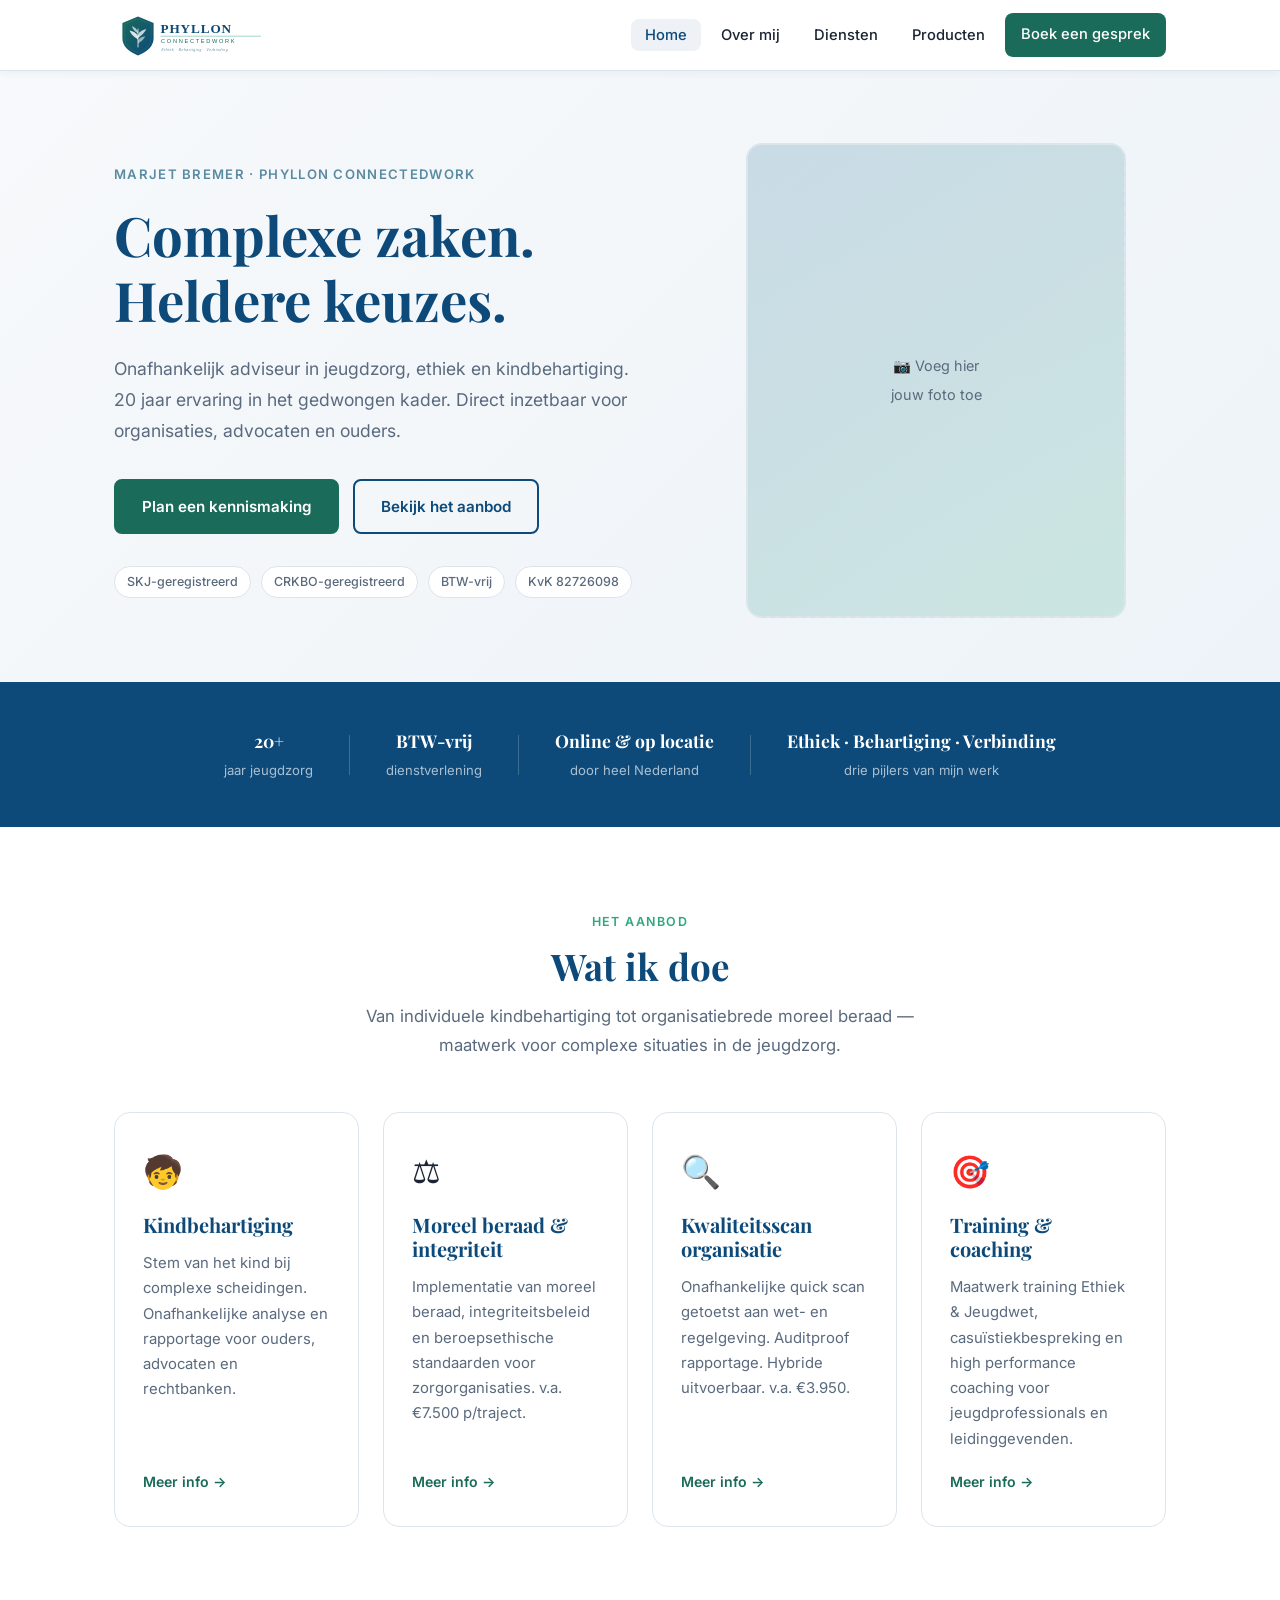
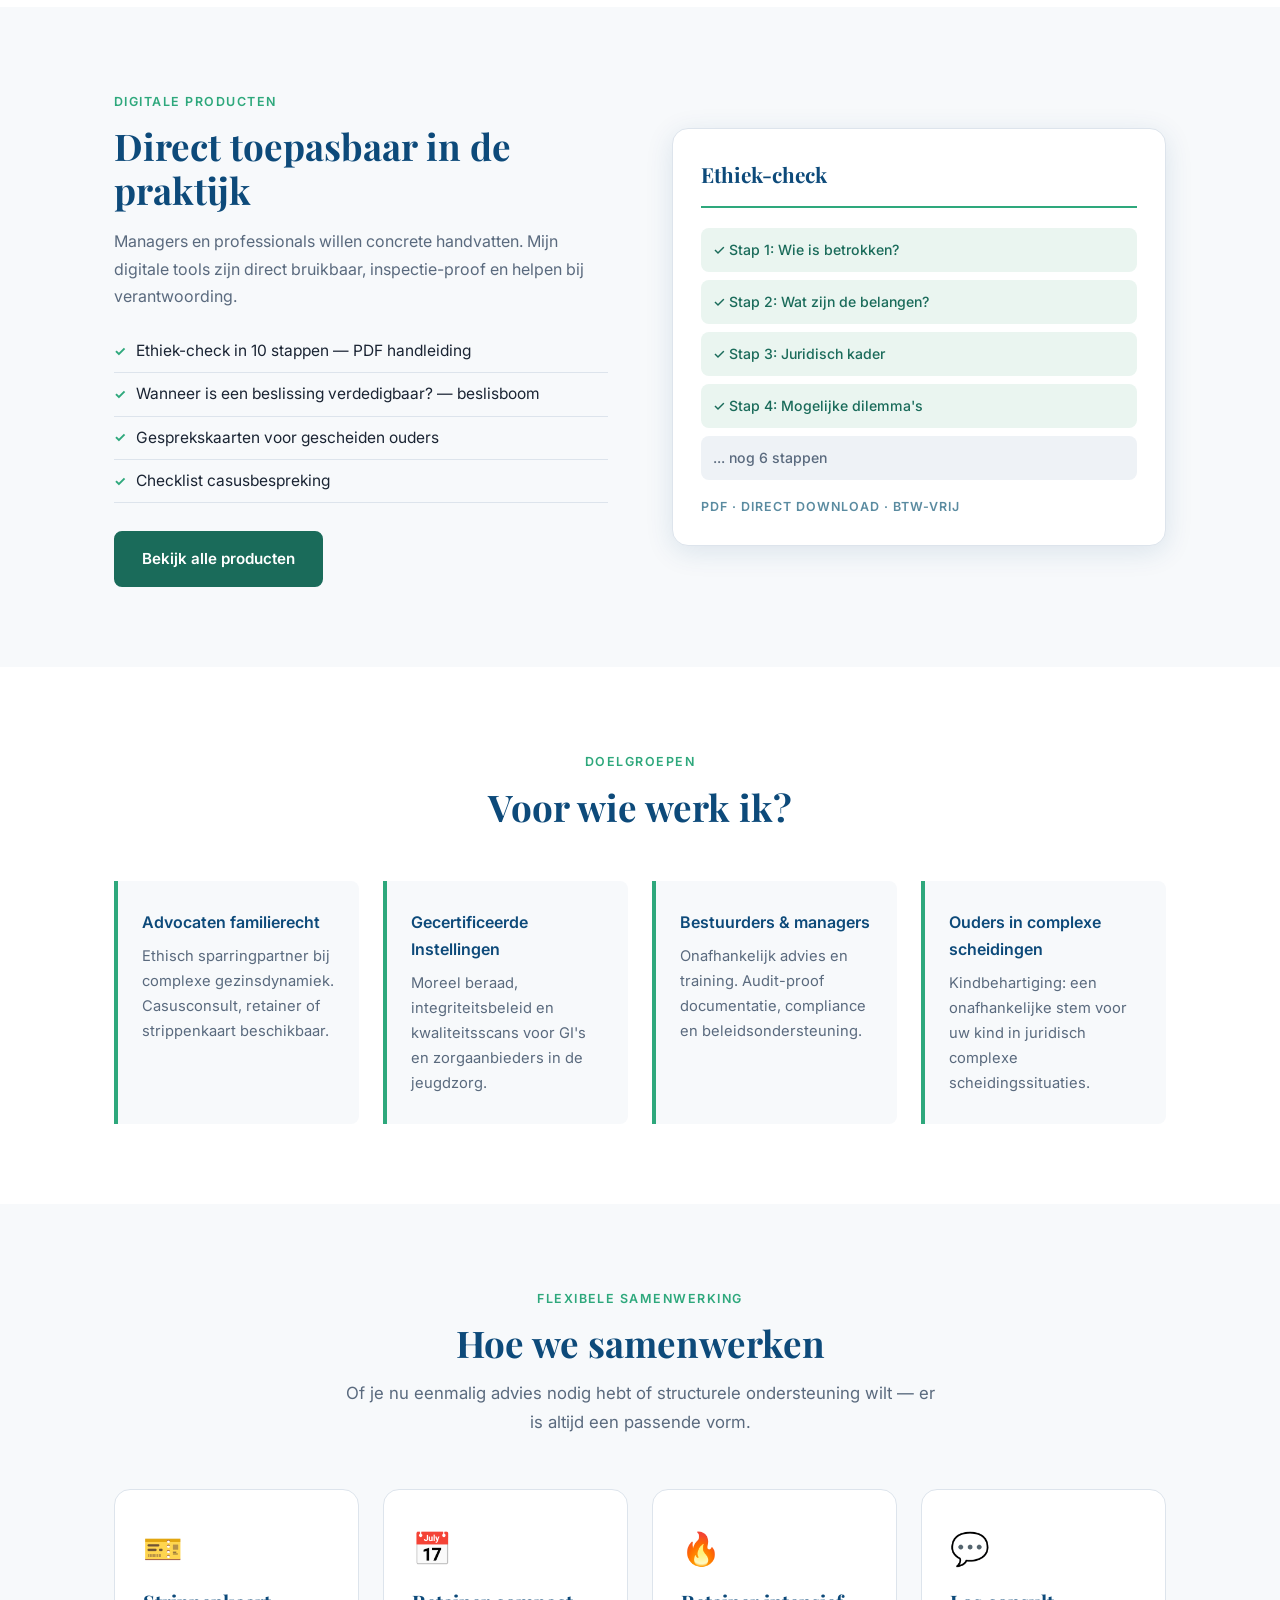
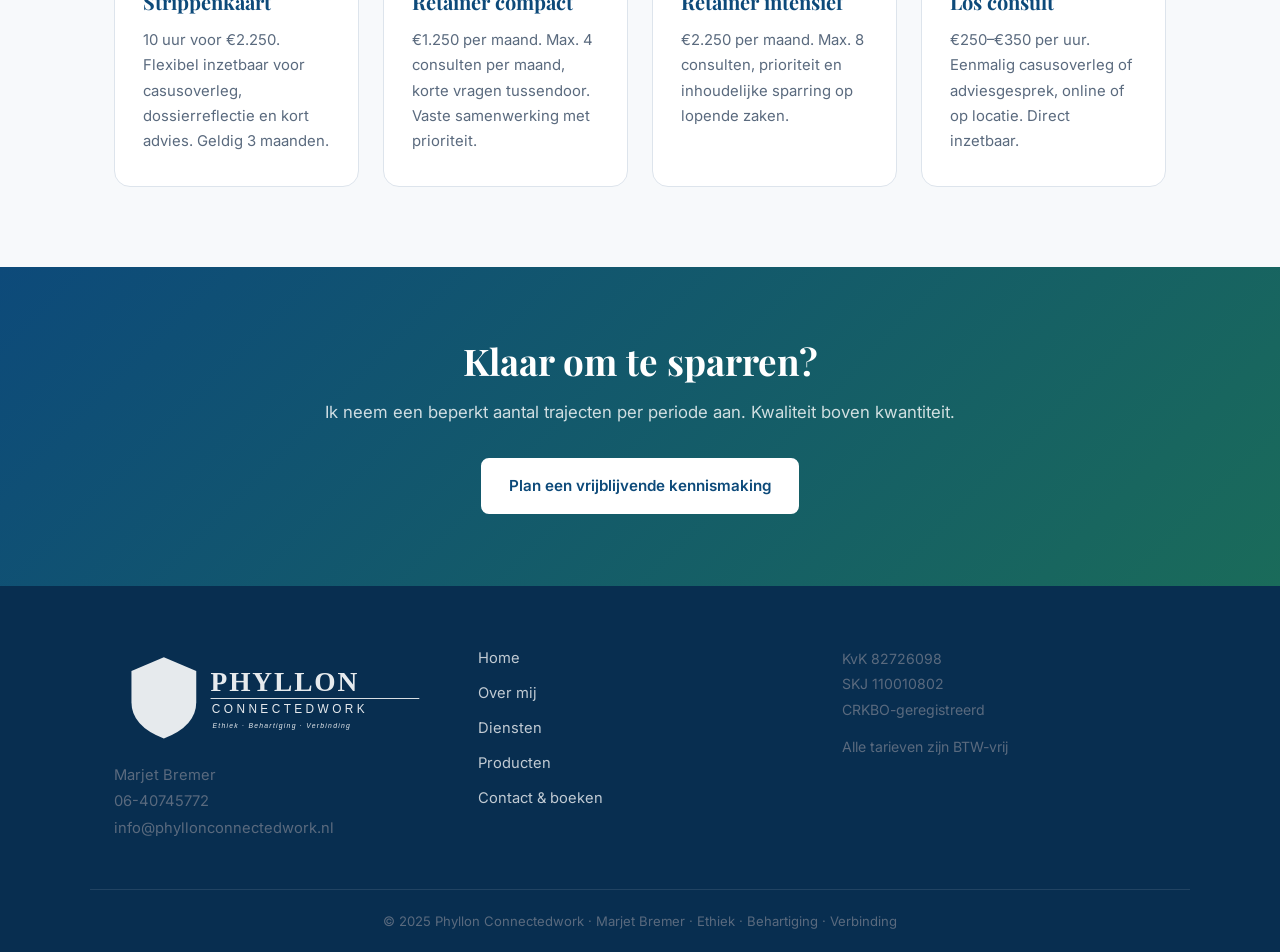
==== index.html @ 71e3a4db "Add files via upload" ====
<!DOCTYPE html>
<html lang="nl">
<head>
  <meta charset="UTF-8">
  <meta name="viewport" content="width=device-width, initial-scale=1.0">
  <title>Phyllon Connectedwork | Marjet Bremer — Ethisch adviseur jeugdzorg</title>
  <meta name="description" content="Marjet Bremer — onafhankelijk adviseur in jeugdzorg, ethiek en kindbehartiging. 20 jaar ervaring. Moreel beraad, kwaliteitsscans en kindbehartiging bij complexe scheidingen. BTW-vrij.">
  <meta name="keywords" content="jeugdzorg adviseur, moreel beraad, kindbehartiging, ethiek jeugdzorg, complexe scheiding, Phyllon Connectedwork">
  <link rel="icon" type="image/svg+xml" href="logo.svg">
  <link rel="preconnect" href="https://fonts.googleapis.com">
  <link rel="preconnect" href="https://fonts.gstatic.com" crossorigin>
  <link href="https://fonts.googleapis.com/css2?family=Playfair+Display:wght@400;600;700&family=Inter:wght@300;400;500;600;700&display=swap" rel="stylesheet">
  <link rel="stylesheet" href="style.css">
</head>
<body>

  <!-- NAVIGATIE -->
  <nav class="nav">
    <div class="container nav-inner">
      <a href="index.html" class="nav-logo">
        <img src="logo.svg" alt="Phyllon Connectedwork">
      </a>
      <button class="nav-toggle" aria-label="Menu openen" onclick="document.querySelector('.nav-links').classList.toggle('open')">
        <span></span><span></span><span></span>
      </button>
      <ul class="nav-links">
        <li><a href="index.html" class="active">Home</a></li>
        <li><a href="over.html">Over mij</a></li>
        <li><a href="diensten.html">Diensten</a></li>
        <li><a href="producten.html">Producten</a></li>
        <li><a href="contact.html" class="btn btn-sm">Boek een gesprek</a></li>
      </ul>
    </div>
  </nav>

  <!-- HERO -->
  <section class="hero">
    <div class="container hero-inner">
      <div class="hero-text">
        <span class="hero-eyebrow">Marjet Bremer · Phyllon Connectedwork</span>
        <h1>Complexe zaken.<br>Heldere keuzes.</h1>
        <p class="hero-sub">Onafhankelijk adviseur in jeugdzorg, ethiek en kindbehartiging. 20 jaar ervaring in het gedwongen kader. Direct inzetbaar voor organisaties, advocaten en ouders.</p>
        <div class="hero-ctas">
          <a href="contact.html" class="btn btn-primary">Plan een kennismaking</a>
          <a href="diensten.html" class="btn btn-outline">Bekijk het aanbod</a>
        </div>
        <div class="hero-badges">
          <span>SKJ-geregistreerd</span>
          <span>CRKBO-geregistreerd</span>
          <span>BTW-vrij</span>
          <span>KvK 82726098</span>
        </div>
      </div>
      <div class="hero-image">
        <div class="photo-placeholder">
          <div class="photo-inner">
            <span>📷 Voeg hier<br>jouw foto toe</span>
          </div>
        </div>
      </div>
    </div>
  </section>

  <!-- INTRO STRIP -->
  <section class="intro-strip">
    <div class="container">
      <div class="intro-stats">
        <div class="stat">
          <strong>20+</strong>
          <span>jaar jeugdzorg</span>
        </div>
        <div class="stat-divider"></div>
        <div class="stat">
          <strong>BTW-vrij</strong>
          <span>dienstverlening</span>
        </div>
        <div class="stat-divider"></div>
        <div class="stat">
          <strong>Online & op locatie</strong>
          <span>door heel Nederland</span>
        </div>
        <div class="stat-divider"></div>
        <div class="stat">
          <strong>Ethiek · Behartiging · Verbinding</strong>
          <span>drie pijlers van mijn werk</span>
        </div>
      </div>
    </div>
  </section>

  <!-- WAT IK DOE -->
  <section class="section">
    <div class="container">
      <div class="section-header">
        <span class="eyebrow">Het aanbod</span>
        <h2>Wat ik doe</h2>
        <p>Van individuele kindbehartiging tot organisatiebrede moreel beraad — maatwerk voor complexe situaties in de jeugdzorg.</p>
      </div>
      <div class="cards-grid">
        <a href="diensten.html#kindbehartiging" class="card">
          <div class="card-icon">🧒</div>
          <h3>Kindbehartiging</h3>
          <p>Stem van het kind bij complexe scheidingen. Onafhankelijke analyse en rapportage voor ouders, advocaten en rechtbanken.</p>
          <span class="card-link">Meer info →</span>
        </a>
        <a href="diensten.html#moreel-beraad" class="card">
          <div class="card-icon">⚖️</div>
          <h3>Moreel beraad & integriteit</h3>
          <p>Implementatie van moreel beraad, integriteitsbeleid en beroepsethische standaarden voor zorgorganisaties. v.a. €7.500 p/traject.</p>
          <span class="card-link">Meer info →</span>
        </a>
        <a href="diensten.html#kwaliteitsscan" class="card">
          <div class="card-icon">🔍</div>
          <h3>Kwaliteitsscan organisatie</h3>
          <p>Onafhankelijke quick scan getoetst aan wet- en regelgeving. Auditproof rapportage. Hybride uitvoerbaar. v.a. €3.950.</p>
          <span class="card-link">Meer info →</span>
        </a>
        <a href="diensten.html#training" class="card">
          <div class="card-icon">🎯</div>
          <h3>Training & coaching</h3>
          <p>Maatwerk training Ethiek & Jeugdwet, casuïstiekbespreking en high performance coaching voor jeugdprofessionals en leidinggevenden.</p>
          <span class="card-link">Meer info →</span>
        </a>
      </div>
    </div>
  </section>

  <!-- DIGITALE TOOLS TEASER -->
  <section class="section section-alt">
    <div class="container">
      <div class="two-col">
        <div class="two-col-text">
          <span class="eyebrow">Digitale producten</span>
          <h2>Direct toepasbaar in de praktijk</h2>
          <p>Managers en professionals willen concrete handvatten. Mijn digitale tools zijn direct bruikbaar, inspectie-proof en helpen bij verantwoording.</p>
          <ul class="check-list">
            <li>Ethiek-check in 10 stappen — PDF handleiding</li>
            <li>Wanneer is een beslissing verdedigbaar? — beslisboom</li>
            <li>Gesprekskaarten voor gescheiden ouders</li>
            <li>Checklist casusbespreking</li>
          </ul>
          <a href="producten.html" class="btn btn-primary">Bekijk alle producten</a>
        </div>
        <div class="two-col-visual">
          <div class="product-preview-card">
            <div class="pp-header">Ethiek-check</div>
            <div class="pp-steps">
              <div class="pp-step">✓ Stap 1: Wie is betrokken?</div>
              <div class="pp-step">✓ Stap 2: Wat zijn de belangen?</div>
              <div class="pp-step">✓ Stap 3: Juridisch kader</div>
              <div class="pp-step">✓ Stap 4: Mogelijke dilemma's</div>
              <div class="pp-step dim">... nog 6 stappen</div>
            </div>
            <div class="pp-tag">PDF · Direct download · BTW-vrij</div>
          </div>
        </div>
      </div>
    </div>
  </section>

  <!-- VOOR WIE -->
  <section class="section">
    <div class="container">
      <div class="section-header">
        <span class="eyebrow">Doelgroepen</span>
        <h2>Voor wie werk ik?</h2>
      </div>
      <div class="audience-grid">
        <div class="audience-item">
          <strong>Advocaten familierecht</strong>
          <p>Ethisch sparringpartner bij complexe gezinsdynamiek. Casusconsult, retainer of strippenkaart beschikbaar.</p>
        </div>
        <div class="audience-item">
          <strong>Gecertificeerde Instellingen</strong>
          <p>Moreel beraad, integriteitsbeleid en kwaliteitsscans voor GI's en zorgaanbieders in de jeugdzorg.</p>
        </div>
        <div class="audience-item">
          <strong>Bestuurders & managers</strong>
          <p>Onafhankelijk advies en training. Audit-proof documentatie, compliance en beleidsondersteuning.</p>
        </div>
        <div class="audience-item">
          <strong>Ouders in complexe scheidingen</strong>
          <p>Kindbehartiging: een onafhankelijke stem voor uw kind in juridisch complexe scheidingssituaties.</p>
        </div>
      </div>
    </div>
  </section>

  <!-- SAMENWERKEN OPTIES -->
  <section class="section section-alt">
    <div class="container">
      <div class="section-header">
        <span class="eyebrow">Flexibele samenwerking</span>
        <h2>Hoe we samenwerken</h2>
        <p>Of je nu eenmalig advies nodig hebt of structurele ondersteuning wilt — er is altijd een passende vorm.</p>
      </div>
      <div class="cards-grid">
        <div class="card">
          <div class="card-icon">🎫</div>
          <h3>Strippenkaart</h3>
          <p>10 uur voor €2.250. Flexibel inzetbaar voor casusoverleg, dossierreflectie en kort advies. Geldig 3 maanden.</p>
        </div>
        <div class="card">
          <div class="card-icon">📅</div>
          <h3>Retainer compact</h3>
          <p>€1.250 per maand. Max. 4 consulten per maand, korte vragen tussendoor. Vaste samenwerking met prioriteit.</p>
        </div>
        <div class="card">
          <div class="card-icon">🔥</div>
          <h3>Retainer intensief</h3>
          <p>€2.250 per maand. Max. 8 consulten, prioriteit en inhoudelijke sparring op lopende zaken.</p>
        </div>
        <div class="card">
          <div class="card-icon">💬</div>
          <h3>Los consult</h3>
          <p>€250–€350 per uur. Eenmalig casusoverleg of adviesgesprek, online of op locatie. Direct inzetbaar.</p>
        </div>
      </div>
    </div>
  </section>

  <!-- CTA BANNER -->
  <section class="cta-banner">
    <div class="container">
      <h2>Klaar om te sparren?</h2>
      <p>Ik neem een beperkt aantal trajecten per periode aan. Kwaliteit boven kwantiteit.</p>
      <a href="contact.html" class="btn btn-white">Plan een vrijblijvende kennismaking</a>
    </div>
  </section>

  <!-- FOOTER -->
  <footer class="footer">
    <div class="container footer-inner">
      <div class="footer-brand">
        <img src="logo.svg" alt="Phyllon Connectedwork">
        <p>Marjet Bremer<br>06-40745772<br>info@phyllonconnectedwork.nl</p>
      </div>
      <div class="footer-links">
        <a href="index.html">Home</a>
        <a href="over.html">Over mij</a>
        <a href="diensten.html">Diensten</a>
        <a href="producten.html">Producten</a>
        <a href="contact.html">Contact & boeken</a>
      </div>
      <div class="footer-info">
        <p>KvK 82726098<br>SKJ 110010802<br>CRKBO-geregistreerd</p>
        <p style="margin-top:12px">Alle tarieven zijn BTW-vrij</p>
      </div>
    </div>
    <div class="footer-bottom">
      <div class="container">
        <p>© 2025 Phyllon Connectedwork · Marjet Bremer · Ethiek · Behartiging · Verbinding</p>
      </div>
    </div>
  </footer>

  <script src="script.js"></script>
</body>
</html>
---- style.css ----
/* ==========================================
   PHYLLON CONNECTEDWORK — Website Stylesheet
   Marjet Bremer | 2025
   ========================================== */

:root {
  --navy:        #0D4A7A;
  --navy-dark:   #082E50;
  --navy-light:  #1A6B9A;
  --green:       #1A6B5A;
  --green-mid:   #2EA87C;
  --green-pale:  #EAF5F0;
  --blue-muted:  #5A8BA0;
  --white:       #FFFFFF;
  --off-white:   #F7F9FB;
  --light-gray:  #EEF2F6;
  --border:      #DDE4EC;
  --text:        #1A2433;
  --text-muted:  #5A6A7E;

  --font-heading: 'Playfair Display', Georgia, serif;
  --font-body:    'Inter', system-ui, -apple-system, sans-serif;

  --radius:     8px;
  --radius-lg:  16px;
  --shadow:     0 2px 12px rgba(13,74,122,0.08);
  --shadow-md:  0 6px 28px rgba(13,74,122,0.12);
  --transition: 0.22s ease;

  --container: 1100px;
  --sp:        80px;   /* section padding */
}

/* ── Reset ── */
*, *::before, *::after { box-sizing: border-box; margin: 0; padding: 0; }
html { scroll-behavior: smooth; }
body {
  font-family: var(--font-body);
  color: var(--text);
  background: var(--white);
  line-height: 1.7;
  font-size: 16px;
}
img { max-width: 100%; display: block; }
a { color: inherit; text-decoration: none; }
ul { list-style: none; }

/* ── Container ── */
.container {
  max-width: var(--container);
  margin: 0 auto;
  padding: 0 24px;
}

/* ── Typography ── */
h1, h2, h3, h4 { font-family: var(--font-heading); line-height: 1.2; }
h1 { font-size: clamp(2.2rem, 5vw, 3.4rem); color: var(--navy); }
h2 { font-size: clamp(1.6rem, 3.5vw, 2.3rem); color: var(--navy); }
h3 { font-size: 1.25rem; color: var(--navy); }
p  { color: var(--text-muted); }
.eyebrow {
  display: inline-block;
  font-size: 0.78rem;
  font-weight: 600;
  letter-spacing: 0.12em;
  text-transform: uppercase;
  color: var(--green-mid);
  margin-bottom: 12px;
}

/* ── Buttons ── */
.btn {
  display: inline-flex;
  align-items: center;
  gap: 8px;
  padding: 13px 26px;
  border-radius: var(--radius);
  font-family: var(--font-body);
  font-size: 0.95rem;
  font-weight: 600;
  cursor: pointer;
  transition: var(--transition);
  border: 2px solid transparent;
  white-space: nowrap;
}
.btn-primary {
  background: var(--green);
  color: var(--white);
  border-color: var(--green);
}
.btn-primary:hover {
  background: #135447;
  border-color: #135447;
  transform: translateY(-1px);
  box-shadow: 0 4px 16px rgba(26,107,90,0.3);
}
.btn-outline {
  background: transparent;
  color: var(--navy);
  border-color: var(--navy);
}
.btn-outline:hover {
  background: var(--navy);
  color: var(--white);
  transform: translateY(-1px);
}
.btn-white {
  background: var(--white);
  color: var(--navy);
  border-color: var(--white);
}
.btn-white:hover {
  background: var(--green-pale);
  transform: translateY(-1px);
}
.btn-sm { padding: 9px 20px; font-size: 0.88rem; }

/* ── Navigation ── */
.nav {
  position: sticky;
  top: 0;
  z-index: 100;
  background: var(--white);
  border-bottom: 1px solid var(--border);
  box-shadow: 0 2px 8px rgba(13,74,122,0.06);
}
.nav-inner {
  display: flex;
  align-items: center;
  justify-content: space-between;
  height: 70px;
}
.nav-logo img { height: 48px; width: auto; }
.nav-links {
  display: flex;
  align-items: center;
  gap: 6px;
}
.nav-links a {
  padding: 7px 14px;
  border-radius: var(--radius);
  font-size: 0.92rem;
  font-weight: 500;
  color: var(--text);
  transition: var(--transition);
}
.nav-links a:hover,
.nav-links a.active { color: var(--navy); background: var(--light-gray); }
.nav-links a.btn    { color: var(--white); background: var(--green); }
.nav-links a.btn:hover { background: #135447; }

.nav-toggle {
  display: none;
  flex-direction: column;
  gap: 5px;
  background: none;
  border: none;
  cursor: pointer;
  padding: 6px;
}
.nav-toggle span {
  display: block;
  width: 24px;
  height: 2px;
  background: var(--navy);
  border-radius: 2px;
  transition: var(--transition);
}

/* ── Hero ── */
.hero {
  padding: 72px 0 64px;
  background: linear-gradient(135deg, var(--off-white) 0%, #EDF3F8 100%);
  overflow: hidden;
}
.hero-inner {
  display: grid;
  grid-template-columns: 1fr 420px;
  gap: 60px;
  align-items: center;
}
.hero-eyebrow {
  display: block;
  font-size: 0.82rem;
  font-weight: 600;
  letter-spacing: 0.1em;
  text-transform: uppercase;
  color: var(--blue-muted);
  margin-bottom: 16px;
}
.hero h1 { margin-bottom: 22px; }
.hero-sub {
  font-size: 1.1rem;
  line-height: 1.75;
  max-width: 520px;
  margin-bottom: 32px;
}
.hero-ctas {
  display: flex;
  gap: 14px;
  flex-wrap: wrap;
  margin-bottom: 32px;
}
.hero-badges {
  display: flex;
  gap: 10px;
  flex-wrap: wrap;
}
.hero-badges span {
  font-size: 0.78rem;
  font-weight: 500;
  color: var(--text-muted);
  background: var(--white);
  border: 1px solid var(--border);
  border-radius: 20px;
  padding: 4px 12px;
}

/* Photo placeholder */
.photo-placeholder {
  width: 100%;
  aspect-ratio: 4/5;
  max-width: 380px;
  background: linear-gradient(145deg, #1A6B9A22, #2EA87C22);
  border-radius: var(--radius-lg);
  display: flex;
  align-items: center;
  justify-content: center;
  border: 2px dashed var(--border);
  position: relative;
  overflow: hidden;
}
.photo-placeholder::before {
  content: '';
  position: absolute;
  inset: 0;
  background: linear-gradient(145deg, rgba(13,74,122,0.06), rgba(46,168,124,0.06));
}
.photo-inner {
  text-align: center;
  color: var(--text-muted);
  font-size: 0.9rem;
  z-index: 1;
}
.photo-inner span { line-height: 2; }

/* ── Intro strip ── */
.intro-strip {
  background: var(--navy);
  padding: 32px 0;
}
.intro-stats {
  display: flex;
  align-items: center;
  justify-content: center;
  flex-wrap: wrap;
  gap: 0;
}
.stat { text-align: center; padding: 12px 36px; }
.stat strong {
  display: block;
  font-size: 1.1rem;
  font-weight: 700;
  color: var(--white);
  font-family: var(--font-heading);
}
.stat span { font-size: 0.82rem; color: rgba(255,255,255,0.65); }
.stat-divider {
  width: 1px;
  height: 40px;
  background: rgba(255,255,255,0.2);
}

/* ── Sections ── */
.section { padding: var(--sp) 0; }
.section-alt { background: var(--off-white); padding: var(--sp) 0; }
.section-header {
  text-align: center;
  max-width: 600px;
  margin: 0 auto 52px;
}
.section-header h2 { margin-bottom: 14px; }
.section-header p { font-size: 1.05rem; }

/* ── Cards grid ── */
.cards-grid {
  display: grid;
  grid-template-columns: repeat(auto-fit, minmax(240px, 1fr));
  gap: 24px;
}
.card {
  background: var(--white);
  border: 1px solid var(--border);
  border-radius: var(--radius-lg);
  padding: 32px 28px;
  transition: var(--transition);
  display: flex;
  flex-direction: column;
  gap: 10px;
  cursor: pointer;
}
.card:hover {
  box-shadow: var(--shadow-md);
  transform: translateY(-3px);
  border-color: var(--green-mid);
}
.card-icon { font-size: 2rem; }
.card h3 { margin: 4px 0; }
.card p { font-size: 0.93rem; flex: 1; }
.card-link {
  font-size: 0.88rem;
  font-weight: 600;
  color: var(--green);
  margin-top: 8px;
  transition: var(--transition);
}
.card:hover .card-link { color: var(--green-mid); }

/* ── Two-column layout ── */
.two-col {
  display: grid;
  grid-template-columns: 1fr 1fr;
  gap: 64px;
  align-items: center;
}
.two-col-text h2 { margin-bottom: 16px; }
.two-col-text p { margin-bottom: 20px; }
.check-list { margin-bottom: 28px; }
.check-list li {
  display: flex;
  align-items: center;
  gap: 10px;
  padding: 8px 0;
  font-size: 0.97rem;
  color: var(--text);
  border-bottom: 1px solid var(--border);
}
.check-list li::before {
  content: '✓';
  color: var(--green-mid);
  font-weight: 700;
  font-size: 0.85rem;
}

/* Product preview card */
.product-preview-card {
  background: var(--white);
  border-radius: var(--radius-lg);
  padding: 28px;
  box-shadow: var(--shadow-md);
  border: 1px solid var(--border);
}
.pp-header {
  font-family: var(--font-heading);
  font-size: 1.3rem;
  color: var(--navy);
  font-weight: 700;
  margin-bottom: 20px;
  padding-bottom: 14px;
  border-bottom: 2px solid var(--green-mid);
}
.pp-step {
  padding: 10px 12px;
  border-radius: var(--radius);
  background: var(--green-pale);
  font-size: 0.88rem;
  color: var(--green);
  font-weight: 500;
  margin-bottom: 8px;
}
.pp-step.dim {
  background: var(--light-gray);
  color: var(--text-muted);
}
.pp-tag {
  margin-top: 16px;
  font-size: 0.78rem;
  font-weight: 600;
  color: var(--blue-muted);
  text-transform: uppercase;
  letter-spacing: 0.08em;
}

/* ── Audience grid ── */
.audience-grid {
  display: grid;
  grid-template-columns: repeat(auto-fit, minmax(220px, 1fr));
  gap: 24px;
}
.audience-item {
  padding: 28px 24px;
  border-left: 4px solid var(--green-mid);
  background: var(--off-white);
  border-radius: 0 var(--radius) var(--radius) 0;
}
.audience-item strong {
  display: block;
  color: var(--navy);
  font-weight: 600;
  margin-bottom: 8px;
}
.audience-item p { font-size: 0.92rem; }

/* ── CTA Banner ── */
.cta-banner {
  background: linear-gradient(135deg, var(--navy) 0%, var(--green) 100%);
  padding: 72px 0;
  text-align: center;
}
.cta-banner h2 { color: var(--white); margin-bottom: 14px; }
.cta-banner p  { color: rgba(255,255,255,0.80); margin-bottom: 32px; font-size: 1.05rem; }

/* ── Footer ── */
.footer {
  background: var(--navy-dark);
  padding: 60px 0 0;
  color: rgba(255,255,255,0.80);
}
.footer-inner {
  display: grid;
  grid-template-columns: 1fr 1fr 1fr;
  gap: 40px;
  padding-bottom: 48px;
  border-bottom: 1px solid rgba(255,255,255,0.1);
}
.footer-brand img { margin-bottom: 16px; filter: brightness(0) invert(1); opacity: 0.9; }
.footer-brand p { font-size: 0.92rem; line-height: 1.8; }
.footer-links {
  display: flex;
  flex-direction: column;
  gap: 10px;
}
.footer-links a {
  font-size: 0.92rem;
  color: rgba(255,255,255,0.75);
  transition: var(--transition);
}
.footer-links a:hover { color: var(--green-mid); }
.footer-info { font-size: 0.88rem; line-height: 1.8; }
.footer-bottom {
  padding: 20px 0;
  text-align: center;
  font-size: 0.82rem;
  color: rgba(255,255,255,0.45);
}

/* ── Page hero (inner pages) ── */
.page-hero {
  background: linear-gradient(135deg, var(--navy) 0%, #1A4A6E 100%);
  padding: 64px 0 56px;
  text-align: center;
}
.page-hero h1 { color: var(--white); margin-bottom: 14px; }
.page-hero p  { color: rgba(255,255,255,0.78); font-size: 1.1rem; max-width: 600px; margin: 0 auto; }

/* ── Service detail ── */
.service-block {
  padding: 56px 0;
  border-bottom: 1px solid var(--border);
}
.service-block:last-child { border-bottom: none; }
.service-inner {
  display: grid;
  grid-template-columns: 1fr 340px;
  gap: 56px;
  align-items: start;
}
.service-inner.reverse { direction: rtl; }
.service-inner.reverse > * { direction: ltr; }
.service-tag {
  display: inline-block;
  font-size: 0.75rem;
  font-weight: 700;
  letter-spacing: 0.12em;
  text-transform: uppercase;
  color: var(--green-mid);
  background: var(--green-pale);
  padding: 4px 12px;
  border-radius: 20px;
  margin-bottom: 14px;
}
.service-block h2 { margin-bottom: 16px; }
.service-block p  { margin-bottom: 16px; }

/* Price card */
.price-card {
  background: var(--off-white);
  border: 1px solid var(--border);
  border-radius: var(--radius-lg);
  padding: 28px;
}
.price-card h4 {
  color: var(--navy);
  font-size: 1rem;
  margin-bottom: 16px;
  font-family: var(--font-body);
  font-weight: 700;
  text-transform: uppercase;
  letter-spacing: 0.05em;
}
.price-row {
  display: flex;
  justify-content: space-between;
  align-items: baseline;
  padding: 10px 0;
  border-bottom: 1px solid var(--border);
  font-size: 0.92rem;
}
.price-row:last-child { border-bottom: none; }
.price-row span:first-child { color: var(--text); }
.price-row strong { color: var(--navy); font-weight: 700; }
.price-note {
  font-size: 0.78rem;
  color: var(--text-muted);
  margin-top: 14px;
  font-style: italic;
}

/* ── Products page ── */
.products-grid {
  display: grid;
  grid-template-columns: repeat(auto-fit, minmax(280px, 1fr));
  gap: 28px;
}
.product-card {
  background: var(--white);
  border: 1px solid var(--border);
  border-radius: var(--radius-lg);
  padding: 32px 28px;
  display: flex;
  flex-direction: column;
  transition: var(--transition);
}
.product-card:hover {
  box-shadow: var(--shadow-md);
  border-color: var(--green-mid);
  transform: translateY(-2px);
}
.product-type {
  font-size: 0.75rem;
  font-weight: 700;
  letter-spacing: 0.1em;
  text-transform: uppercase;
  color: var(--green-mid);
  margin-bottom: 10px;
}
.product-card h3 { margin-bottom: 12px; }
.product-card p  { font-size: 0.93rem; flex: 1; margin-bottom: 20px; }
.product-price {
  font-size: 1.4rem;
  font-weight: 700;
  color: var(--navy);
  font-family: var(--font-heading);
  margin-bottom: 16px;
}
.product-price small { font-size: 0.75rem; font-family: var(--font-body); color: var(--text-muted); font-weight: 400; }

/* Retainer comparison */
.retainer-grid {
  display: grid;
  grid-template-columns: repeat(auto-fit, minmax(260px, 1fr));
  gap: 24px;
  margin-top: 40px;
}
.retainer-card {
  border: 2px solid var(--border);
  border-radius: var(--radius-lg);
  padding: 32px;
  text-align: center;
  transition: var(--transition);
}
.retainer-card.featured {
  border-color: var(--green-mid);
  background: var(--green-pale);
}
.retainer-card h3 { margin-bottom: 8px; }
.retainer-price {
  font-size: 2rem;
  font-weight: 700;
  color: var(--navy);
  font-family: var(--font-heading);
  margin: 16px 0 4px;
}
.retainer-period { font-size: 0.85rem; color: var(--text-muted); margin-bottom: 24px; }
.retainer-features {
  text-align: left;
  margin-bottom: 28px;
}
.retainer-features li {
  padding: 8px 0;
  border-bottom: 1px solid var(--border);
  font-size: 0.9rem;
  display: flex;
  align-items: center;
  gap: 8px;
}
.retainer-features li::before { content: '✓'; color: var(--green-mid); font-weight: 700; }
.badge-aanbevolen {
  display: inline-block;
  background: var(--green-mid);
  color: white;
  font-size: 0.72rem;
  font-weight: 700;
  letter-spacing: 0.08em;
  text-transform: uppercase;
  padding: 3px 10px;
  border-radius: 20px;
  margin-bottom: 12px;
}

/* ── Contact page ── */
.contact-grid {
  display: grid;
  grid-template-columns: 1fr 1fr;
  gap: 64px;
  align-items: start;
}
.contact-info h3 { margin-bottom: 20px; }
.contact-detail {
  display: flex;
  align-items: flex-start;
  gap: 14px;
  padding: 16px 0;
  border-bottom: 1px solid var(--border);
}
.contact-detail-icon { font-size: 1.3rem; flex-shrink: 0; }
.contact-detail-text strong { display: block; color: var(--navy); font-size: 0.88rem; text-transform: uppercase; letter-spacing: 0.06em; margin-bottom: 2px; }
.contact-detail-text a { color: var(--text-muted); font-size: 0.95rem; transition: var(--transition); }
.contact-detail-text a:hover { color: var(--green); }

.booking-box {
  background: var(--off-white);
  border: 1px solid var(--border);
  border-radius: var(--radius-lg);
  padding: 36px;
  text-align: center;
}
.booking-box h3 { margin-bottom: 12px; }
.booking-box p  { margin-bottom: 28px; }
.cal-embed-placeholder {
  background: var(--white);
  border: 2px dashed var(--border);
  border-radius: var(--radius);
  padding: 40px 24px;
  text-align: center;
  color: var(--text-muted);
  font-size: 0.9rem;
  margin-bottom: 20px;
}

/* ── Over mij ── */
.about-grid {
  display: grid;
  grid-template-columns: 320px 1fr;
  gap: 64px;
  align-items: start;
}
.about-photo {
  position: sticky;
  top: 90px;
}
.about-photo-box {
  background: linear-gradient(145deg, #EDF3F8, #EAF5F0);
  border-radius: var(--radius-lg);
  aspect-ratio: 3/4;
  display: flex;
  align-items: center;
  justify-content: center;
  border: 2px dashed var(--border);
  color: var(--text-muted);
  font-size: 0.9rem;
  text-align: center;
  margin-bottom: 20px;
}
.cert-badges {
  display: flex;
  flex-direction: column;
  gap: 10px;
}
.cert-badge {
  display: flex;
  align-items: center;
  gap: 10px;
  background: var(--white);
  border: 1px solid var(--border);
  border-radius: var(--radius);
  padding: 10px 14px;
  font-size: 0.88rem;
  color: var(--navy);
  font-weight: 500;
}
.cert-badge::before {
  content: '✓';
  color: var(--green-mid);
  font-weight: 700;
}
.about-content h2 { margin-bottom: 20px; }
.about-content p  { margin-bottom: 20px; font-size: 1.02rem; }
.about-values {
  display: grid;
  grid-template-columns: 1fr 1fr;
  gap: 20px;
  margin: 36px 0;
}
.value-item {
  padding: 20px;
  background: var(--off-white);
  border-radius: var(--radius);
  border-left: 3px solid var(--green-mid);
}
.value-item strong { display: block; color: var(--navy); margin-bottom: 6px; }
.value-item p { font-size: 0.9rem; }

/* ── Responsive ── */
@media (max-width: 900px) {
  .hero-inner        { grid-template-columns: 1fr; }
  .hero-image        { display: none; }
  .two-col           { grid-template-columns: 1fr; }
  .service-inner     { grid-template-columns: 1fr; }
  .service-inner.reverse { direction: ltr; }
  .contact-grid      { grid-template-columns: 1fr; }
  .about-grid        { grid-template-columns: 1fr; }
  .about-photo       { position: static; }
  .footer-inner      { grid-template-columns: 1fr; }
  .about-values      { grid-template-columns: 1fr; }
}

@media (max-width: 700px) {
  :root { --sp: 52px; }
  .nav-links { display: none; flex-direction: column; position: absolute; top: 70px; left: 0; right: 0; background: var(--white); border-bottom: 1px solid var(--border); padding: 16px; gap: 4px; box-shadow: var(--shadow-md); }
  .nav-links.open { display: flex; }
  .nav-toggle { display: flex; }
  .stat-divider { display: none; }
  .intro-stats { flex-direction: column; gap: 8px; }
}
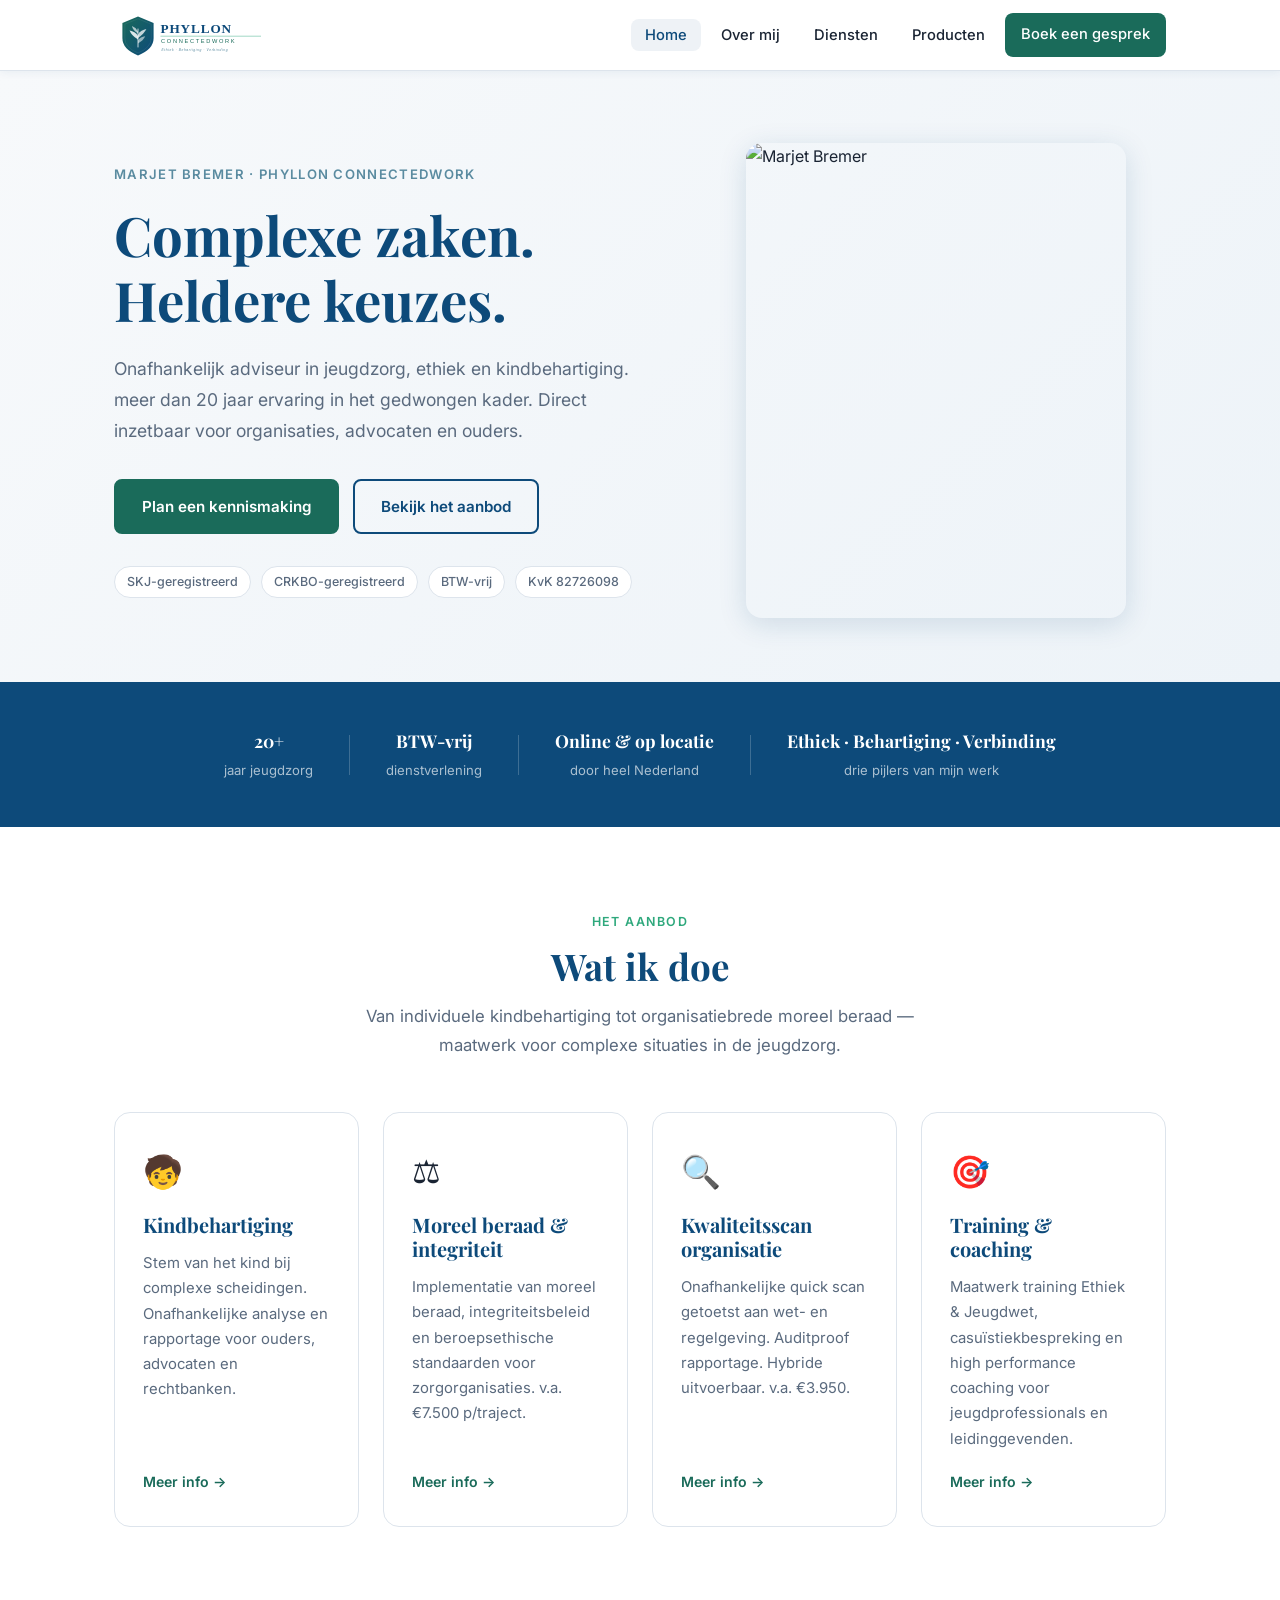
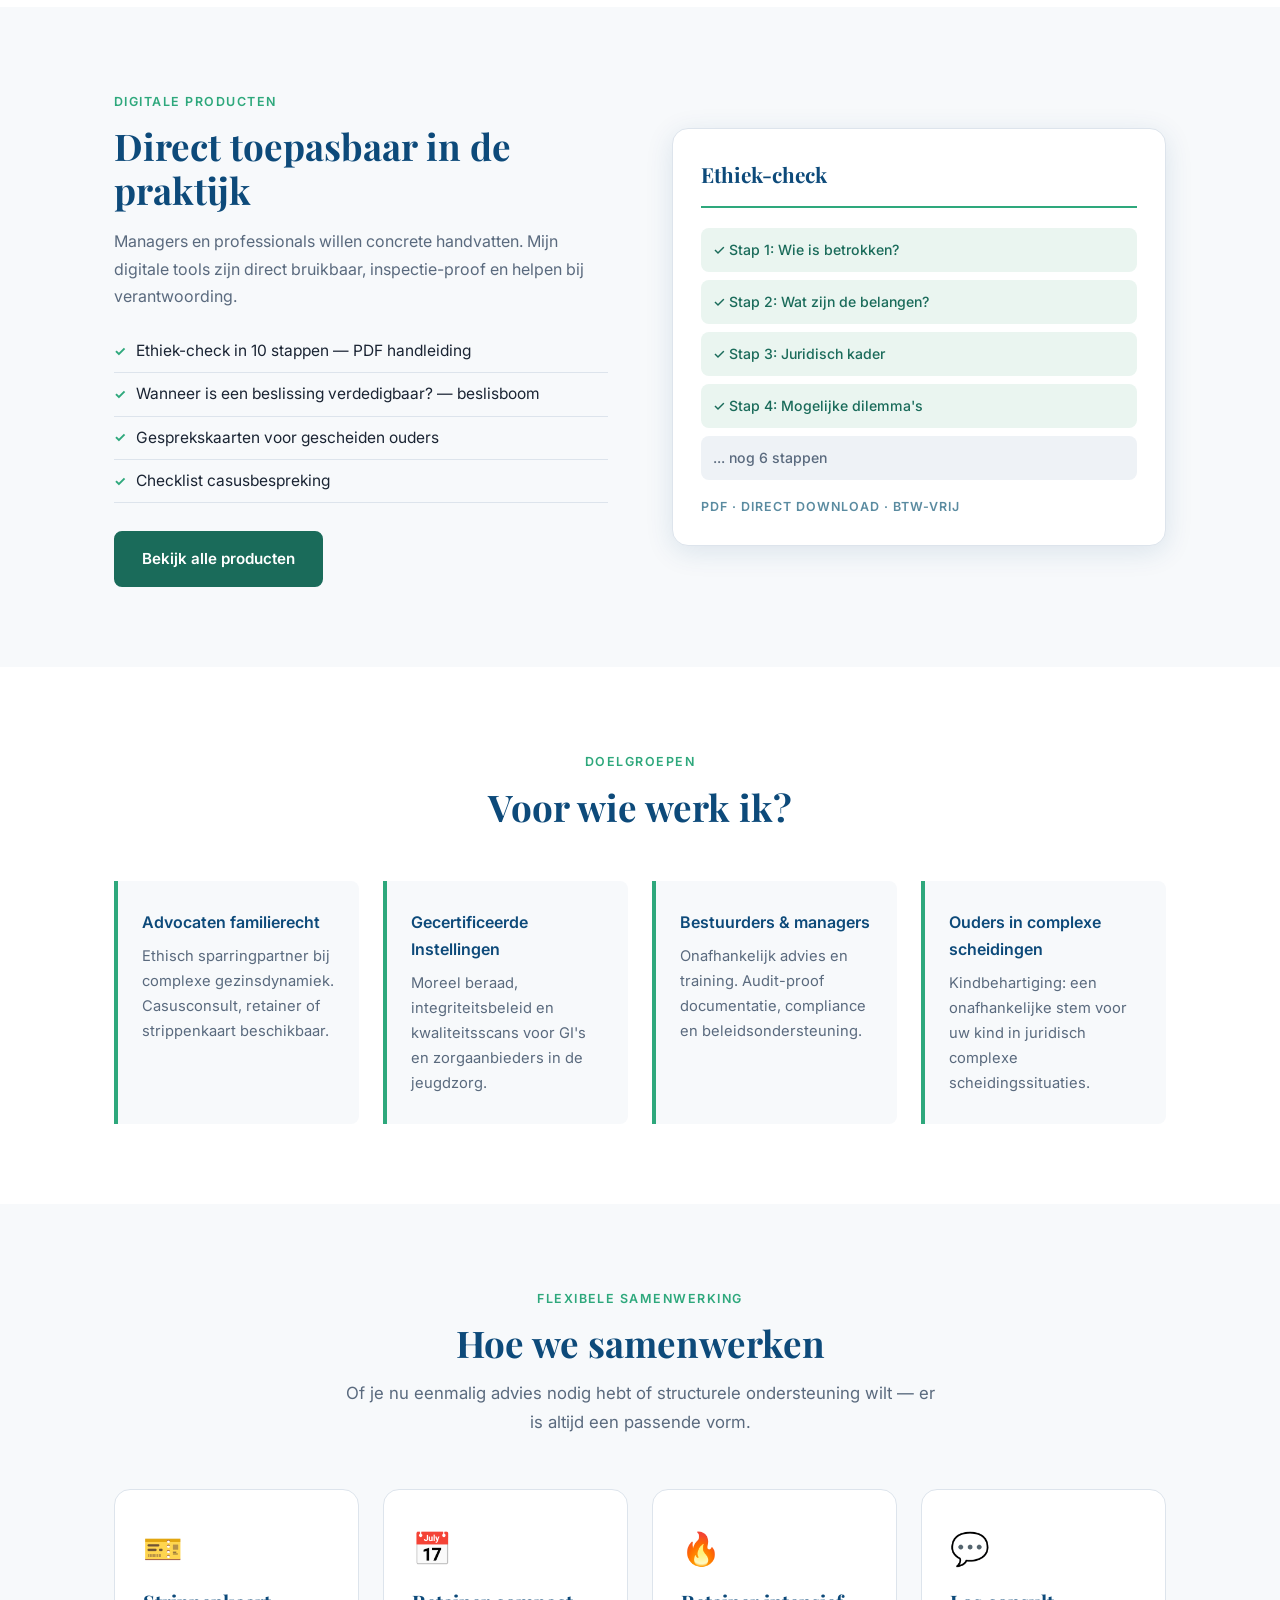
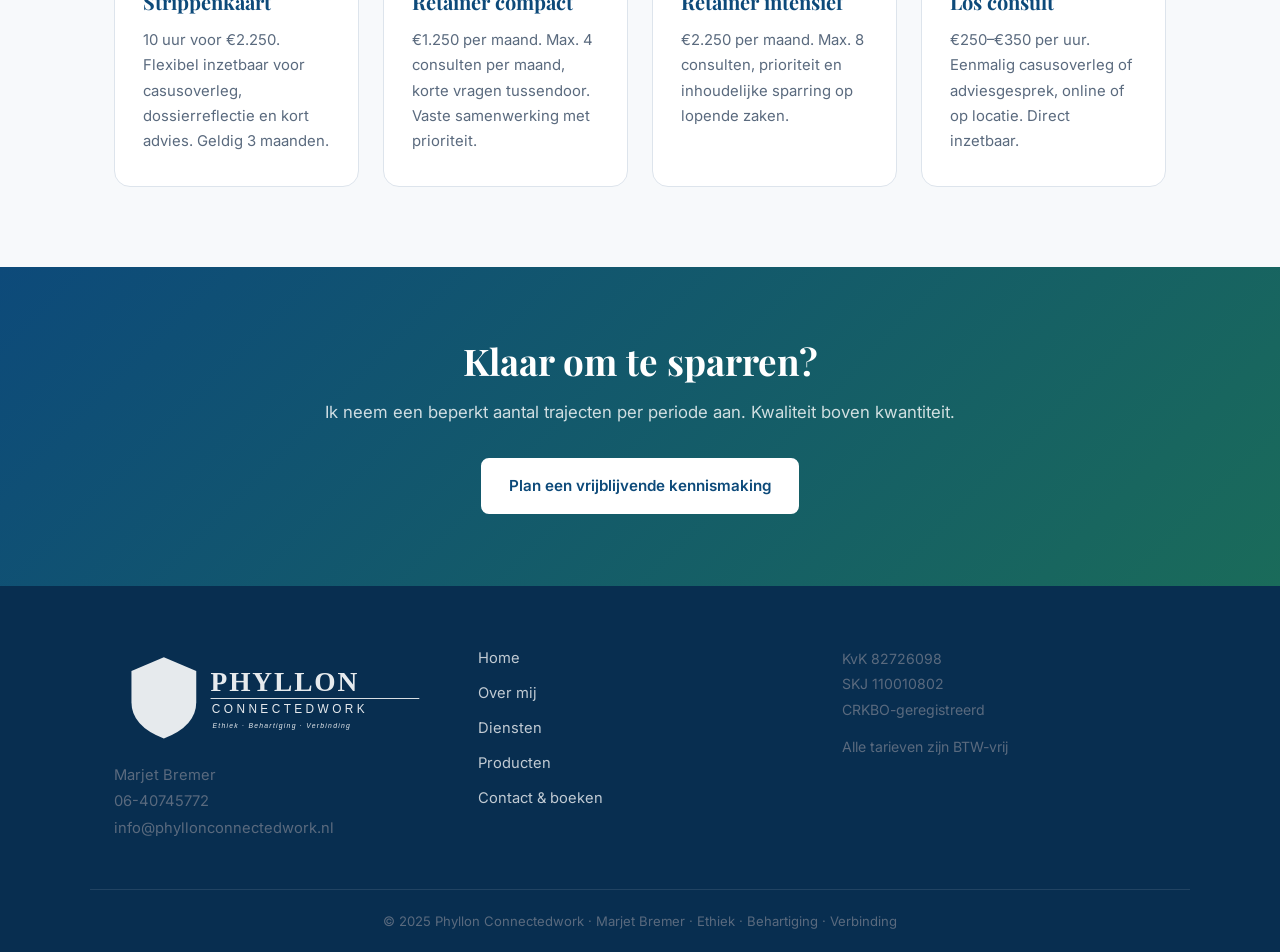
==== commit b74c1205: "Add files via upload" ====
--- a/index.html
+++ b/index.html
@@ -4,7 +4,7 @@
   <meta charset="UTF-8">
   <meta name="viewport" content="width=device-width, initial-scale=1.0">
   <title>Phyllon Connectedwork | Marjet Bremer — Ethisch adviseur jeugdzorg</title>
-  <meta name="description" content="Marjet Bremer — onafhankelijk adviseur in jeugdzorg, ethiek en kindbehartiging. 20 jaar ervaring. Moreel beraad, kwaliteitsscans en kindbehartiging bij complexe scheidingen. BTW-vrij.">
+  <meta name="description" content="Marjet Bremer — onafhankelijk adviseur in jeugdzorg, ethiek en kindbehartiging. meer dan 20 jaar ervaring. Moreel beraad, kwaliteitsscans en kindbehartiging bij complexe scheidingen. BTW-vrij.">
   <meta name="keywords" content="jeugdzorg adviseur, moreel beraad, kindbehartiging, ethiek jeugdzorg, complexe scheiding, Phyllon Connectedwork">
   <link rel="icon" type="image/svg+xml" href="logo.svg">
   <link rel="preconnect" href="https://fonts.googleapis.com">
@@ -39,7 +39,7 @@
       <div class="hero-text">
         <span class="hero-eyebrow">Marjet Bremer · Phyllon Connectedwork</span>
         <h1>Complexe zaken.<br>Heldere keuzes.</h1>
-        <p class="hero-sub">Onafhankelijk adviseur in jeugdzorg, ethiek en kindbehartiging. 20 jaar ervaring in het gedwongen kader. Direct inzetbaar voor organisaties, advocaten en ouders.</p>
+        <p class="hero-sub">Onafhankelijk adviseur in jeugdzorg, ethiek en kindbehartiging. meer dan 20 jaar ervaring in het gedwongen kader. Direct inzetbaar voor organisaties, advocaten en ouders.</p>
         <div class="hero-ctas">
           <a href="contact.html" class="btn btn-primary">Plan een kennismaking</a>
           <a href="diensten.html" class="btn btn-outline">Bekijk het aanbod</a>
@@ -52,11 +52,7 @@
         </div>
       </div>
       <div class="hero-image">
-        <div class="photo-placeholder">
-          <div class="photo-inner">
-            <span>📷 Voeg hier<br>jouw foto toe</span>
-          </div>
-        </div>
+        <img src="foto-marjet.jpg" alt="Marjet Bremer" style="width:100%;max-width:380px;aspect-ratio:4/5;object-fit:cover;border-radius:16px;box-shadow:0 6px 28px rgba(13,74,122,0.15);">
       </div>
     </div>
   </section>
@@ -254,6 +250,4 @@
     </div>
   </footer>
 
-  <script src="script.js"></script>
-</body>
-</html>
+  <script src="script.js"></s
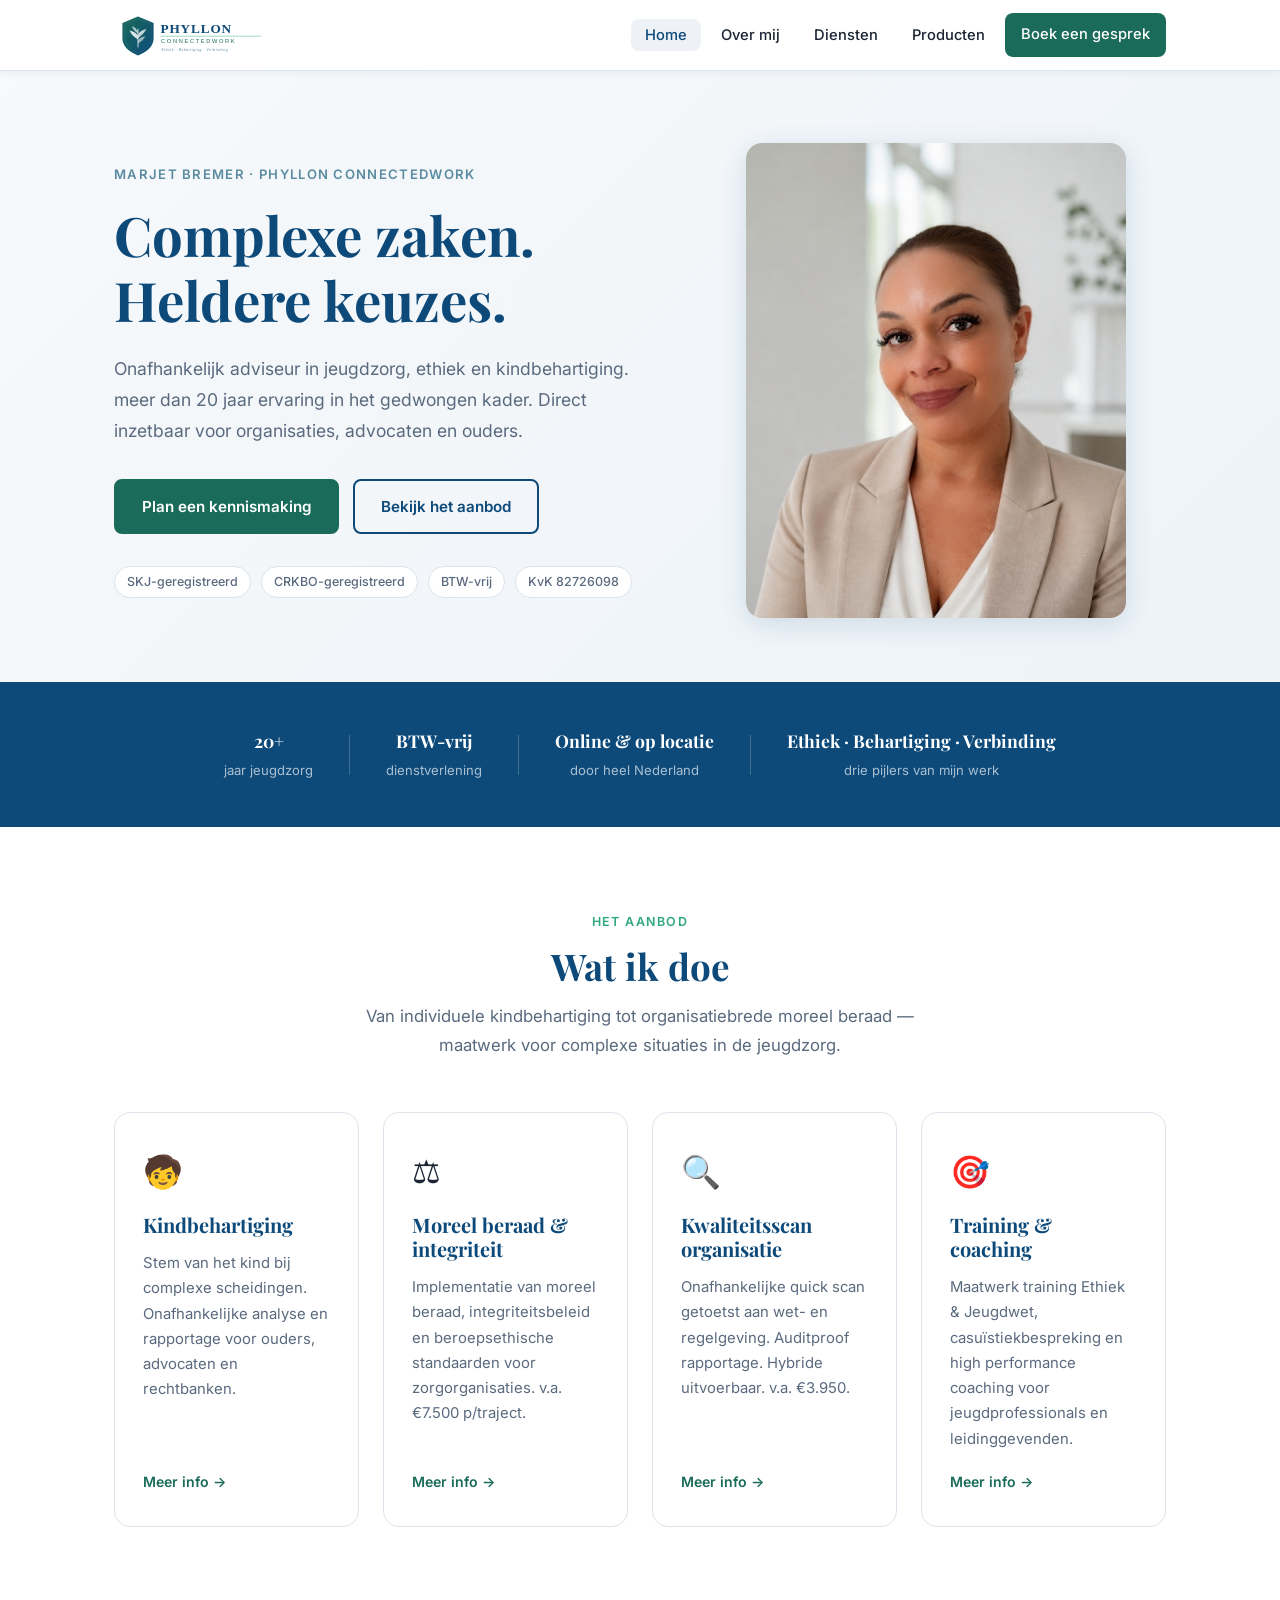
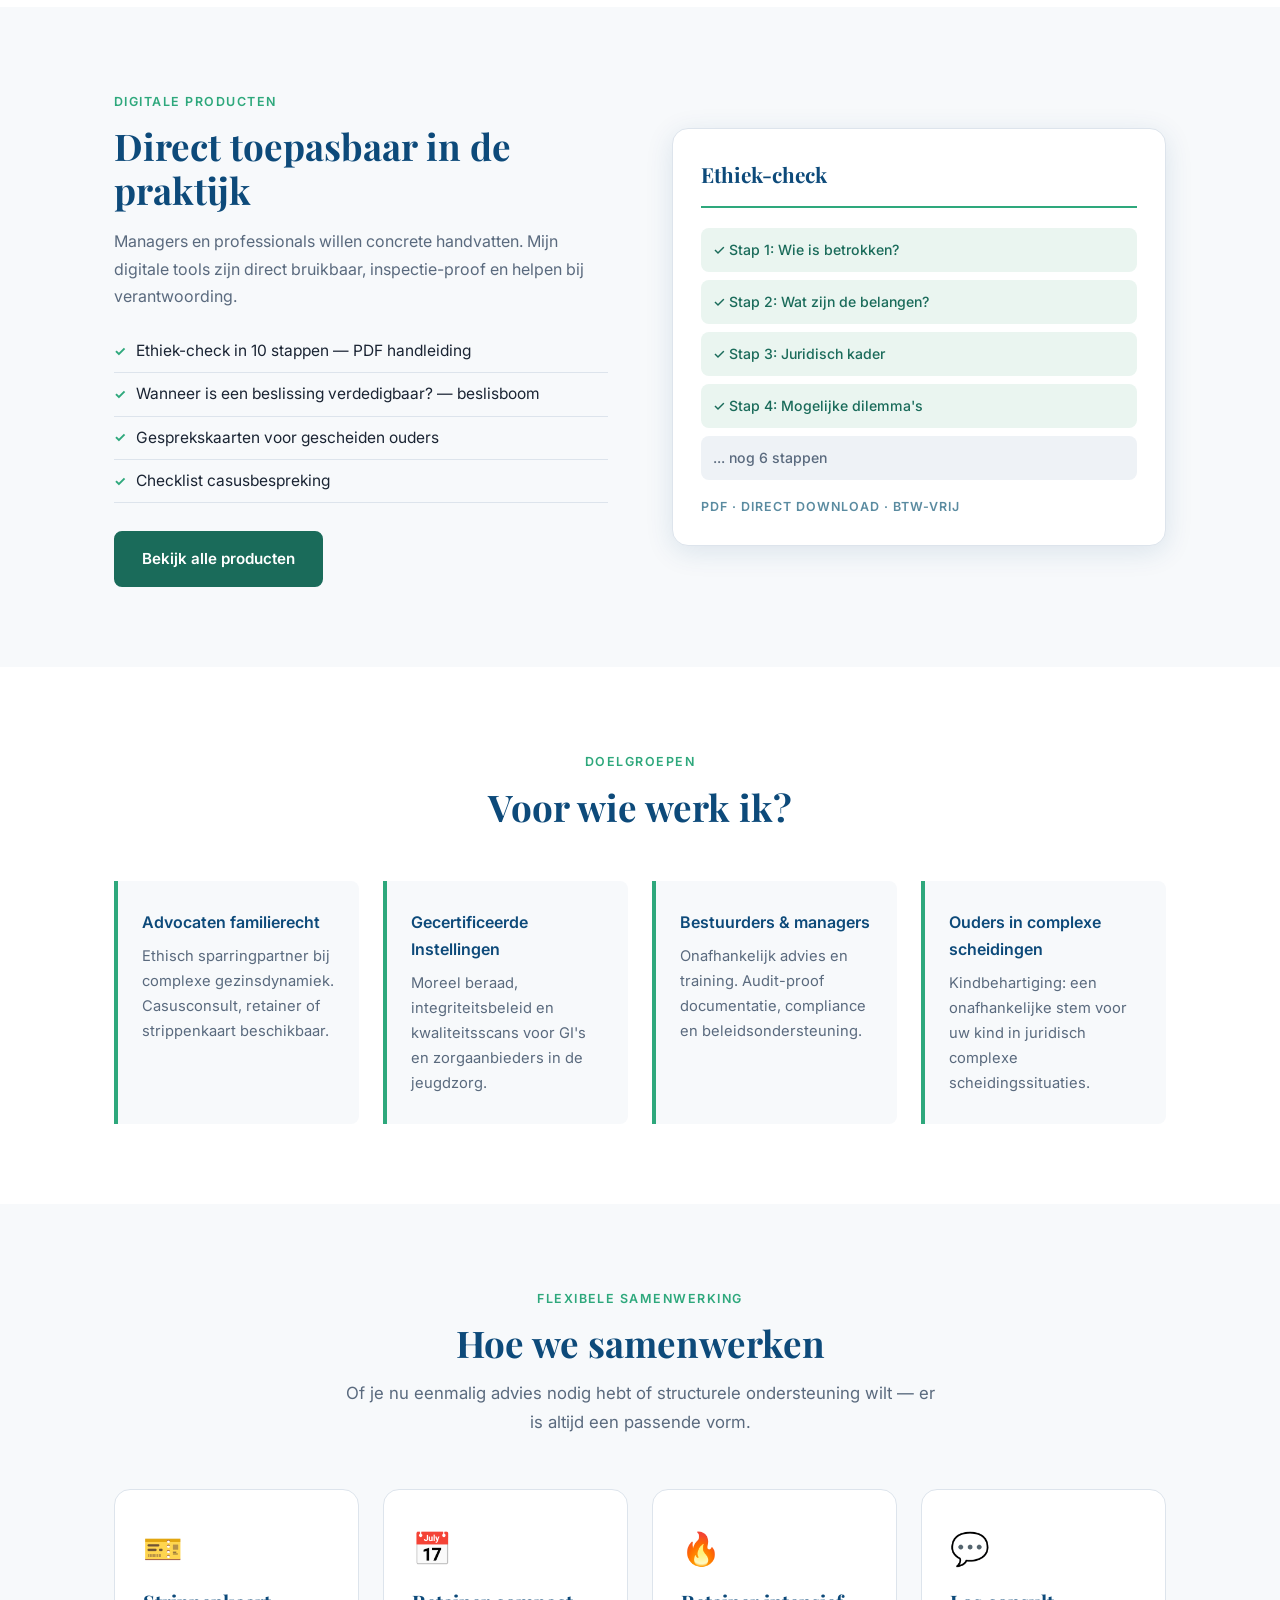
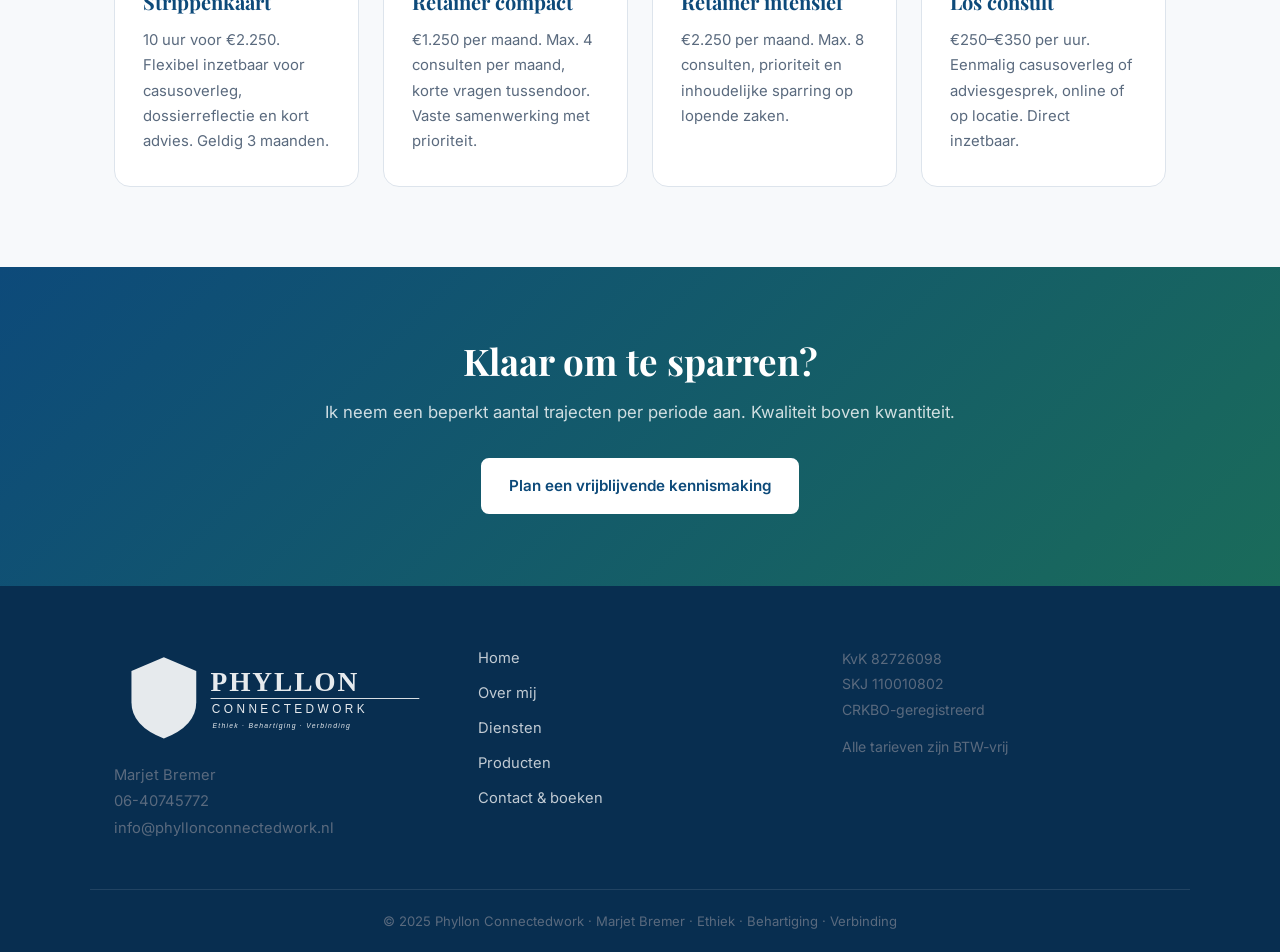
==== commit 58938d3a: "Add files via upload" ====
--- a/index.html
+++ b/index.html
@@ -52,7 +52,7 @@
         </div>
       </div>
       <div class="hero-image">
-        <img src="foto-marjet.jpg" alt="Marjet Bremer" style="width:100%;max-width:380px;aspect-ratio:4/5;object-fit:cover;border-radius:16px;box-shadow:0 6px 28px rgba(13,74,122,0.15);">
+        <img src="AirBrush_20260501163553.jpg" alt="Marjet Bremer" style="width:100%;max-width:380px;aspect-ratio:4/5;object-fit:cover;border-radius:16px;box-shadow:0 6px 28px rgba(13,74,122,0.15);">
       </div>
     </div>
   </section>
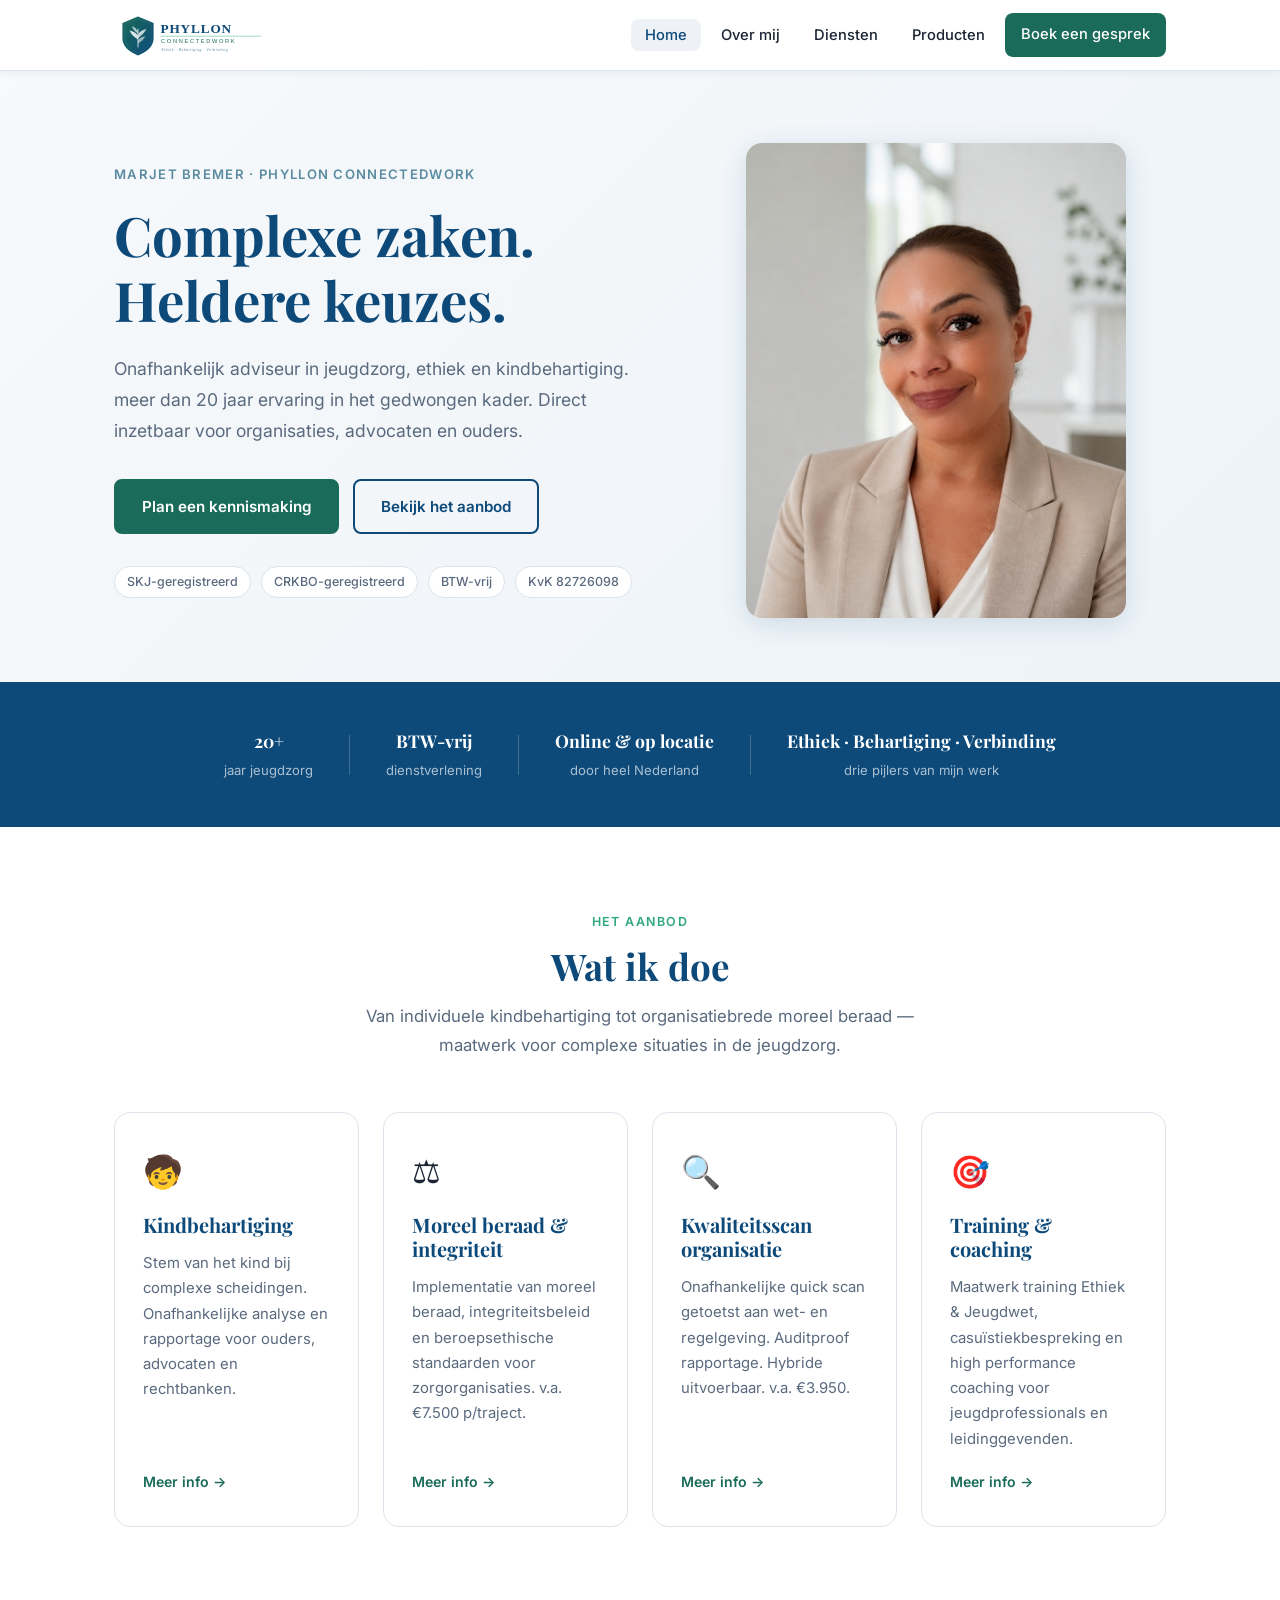
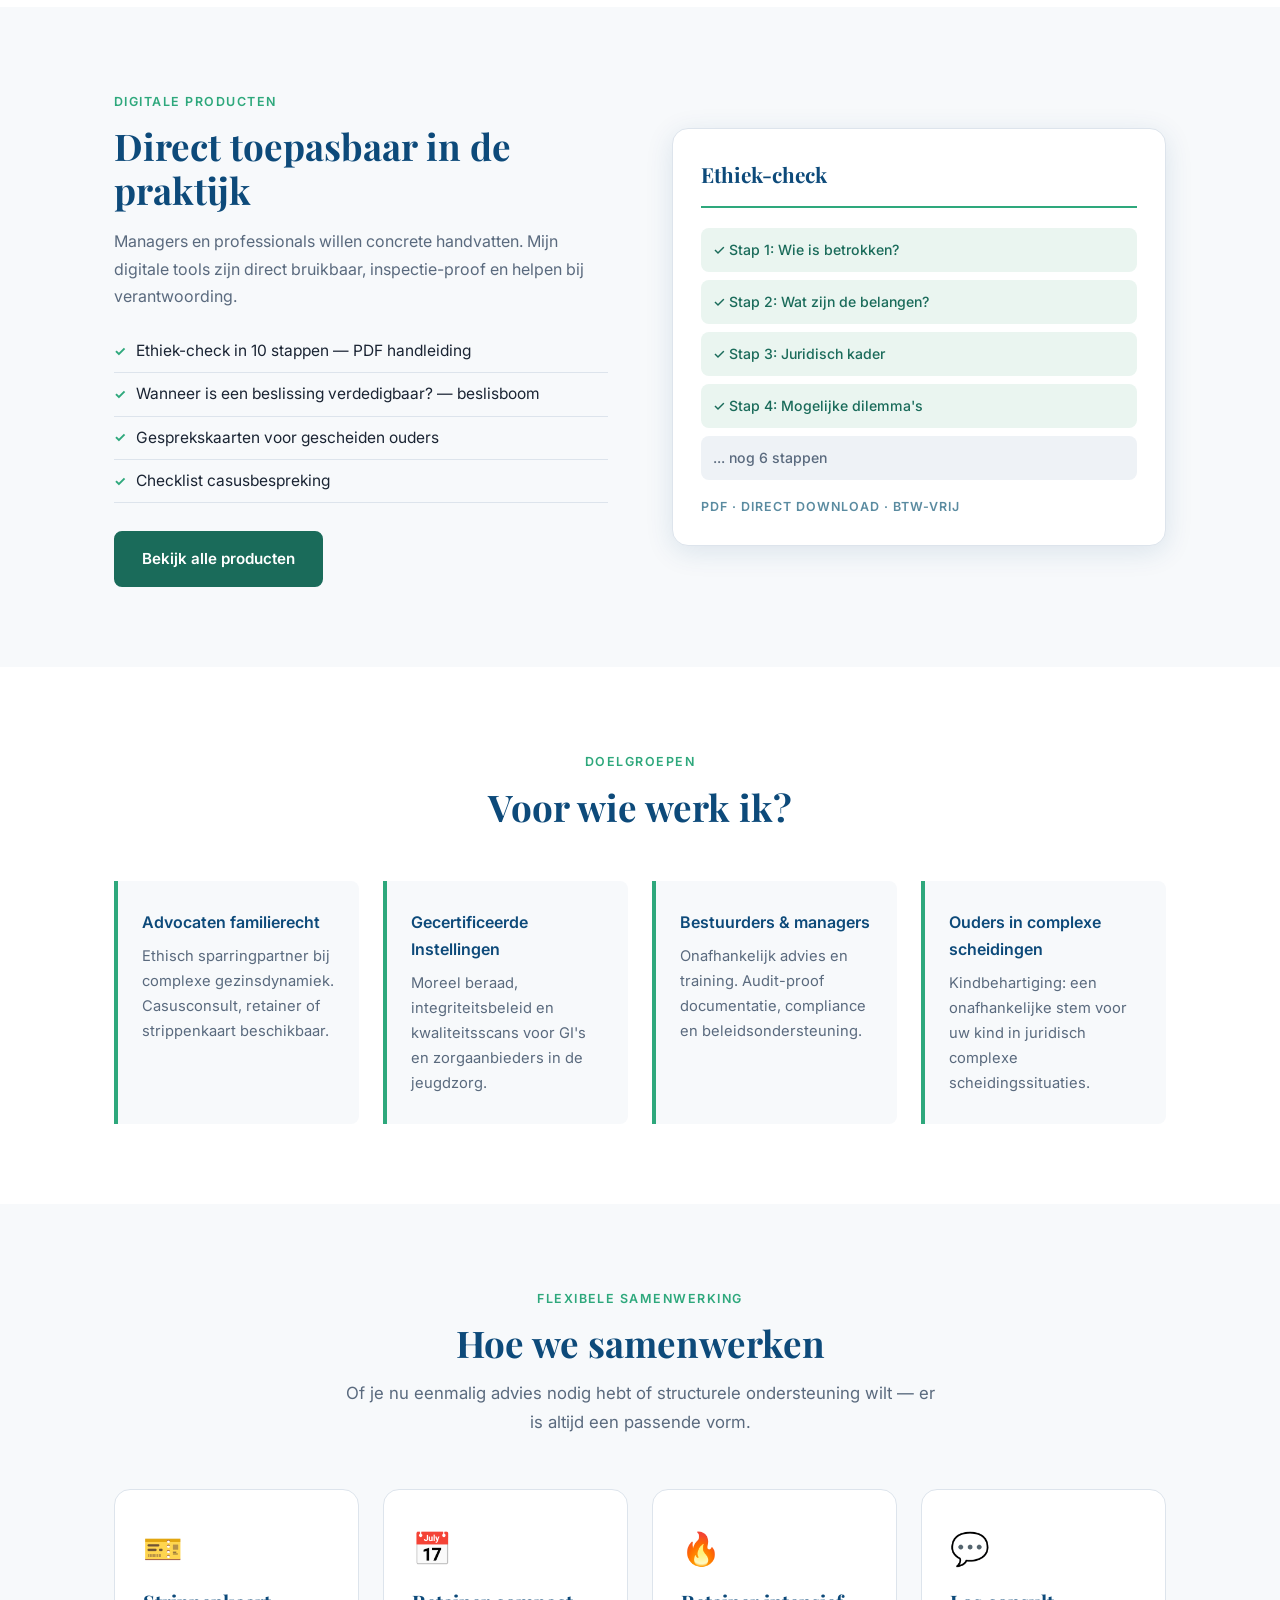
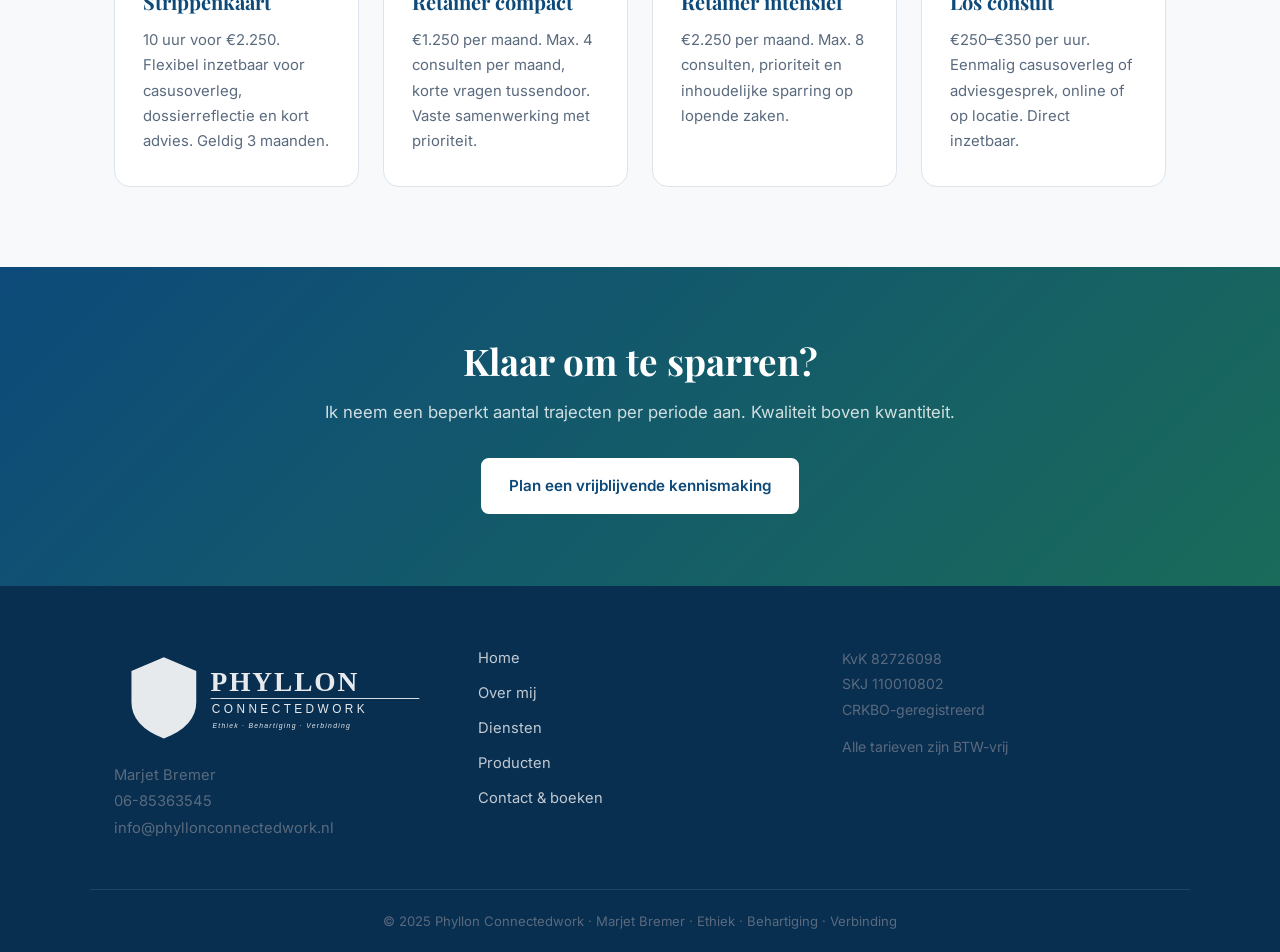
==== commit 193dc71e: "Add files via upload" ====
--- a/index.html
+++ b/index.html
@@ -229,7 +229,7 @@
     <div class="container footer-inner">
       <div class="footer-brand">
         <img src="logo.svg" alt="Phyllon Connectedwork">
-        <p>Marjet Bremer<br>06-40745772<br>info@phyllonconnectedwork.nl</p>
+        <p>Marjet Bremer<br>06-85363545<br>info@phyllonconnectedwork.nl</p>
       </div>
       <div class="footer-links">
         <a href="index.html">Home</a>
@@ -250,4 +250,4 @@
     </div>
   </footer>
 
-  <script src="script.js"></s+  <script src="sc
